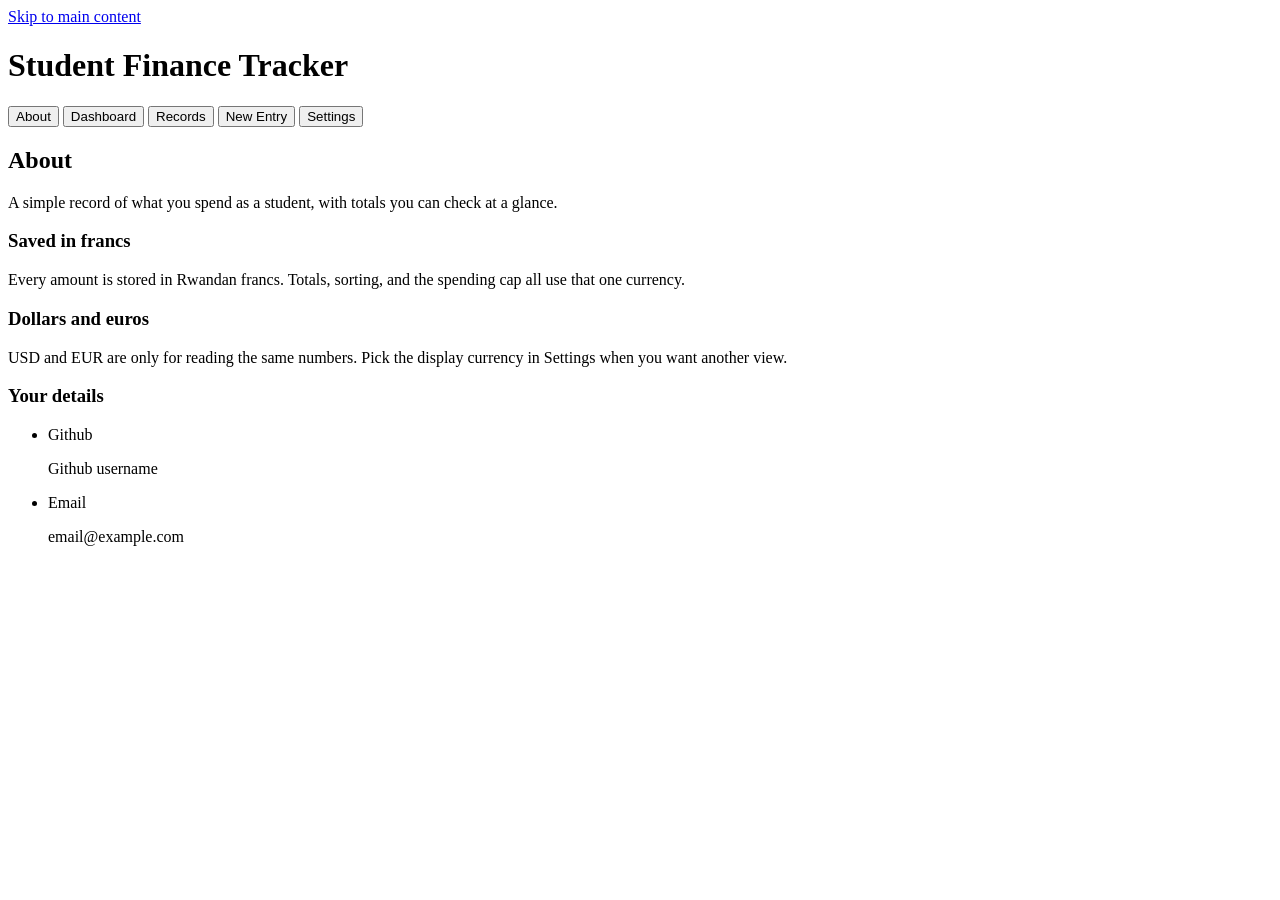
==== index.html @ 21c83399 "html" ====
<!DOCTYPE html>
<html lang="en">
<head>
    <meta charset="UTF-8">
    <meta name="viewport" content="width=device-width, initial-scale=1.0">
    <title>Student Finance Tracker</title>
    <link rel="stylesheet" href="style.css/main.css">
</head>
<body>
    <a class="skip-link" href="#main">Skip to main content</a>

    <header class="site-header">
        <div class="topbar">
        <h1>Student Finance Tracker</h1>
        <nav aria-label="Sections">
            <button type="button" data-section="about" aria-controls="about" aria-current="page">About</button>
            <button type="button" data-section="dashboard" aria-controls="dashboard">Dashboard</button>
            <button type="button" data-section="records" aria-controls="records">Records</button>
            <button type="button" data-section="add-edit" aria-controls="add-edit">New Entry</button>
            <button type="button" data-section="settings" aria-controls="settings">Settings</button>
        </nav>
        </div>

    </header>

    <div class="page">
        <main id="main" tabindex="-1">
            <section id="about" aria-labelledby="about-heading">
                <h2 id="about-heading" tabindex="-1">About</h2>
                <p class="lead">A simple record of what you spend as a student, with totals you can check at a glance.</p>

                <div class="about-grid">
                    <article class="about-card">
                        <h3>Saved in francs</h3>
                        <p>Every amount is stored in Rwandan francs. Totals, sorting, and the spending cap all use that one currency.</p>
                    </article>

                    <article class="about-card">
                        <h3>Dollars and euros</h3>
                        <p>USD and EUR are only for reading the same numbers. Pick the display currency in Settings when you want another view.</p>
                    </article>
                </div>

                <h3 class="about-label">Your details</h3>
                <ul class="contact-cards">
                    <li>
                        <p class="label">Github</p>
                        <p>Github username</p>
                    </li>
                    <li>
                        <p class="label">Email</p>
                        <p>email@example.com</p>
                    </li>
                </ul>
            </section>

            <section id="dashboard" aria-labelledby="dashboard-heading" hidden>
                <h2 id="dashboard-heading" tabindex="-1">Dashboard</h2>

                <div class="dashboard-layout">
                    <div class="stats">
                        <article class="stat-card">
                            <h3>Transactions</h3>
                            <p id="stat-count" class="stat-value">12</p>
                        </article>

                        <article class="stat-card">
                            <h3>Total spent </h3>
                            <p id="stat-total" class="stat-value">240,000 FRW</p>
                        </article>

                        <article class="stat-card">
                            <h3>Top category</h3>
                            <p id="stat-top" class="stat-value">Food</p>
                        </article>
                    </div>

                    <figure class="chart-card">
                        <figcaption>Last 7 days</figcaption>
                        <ol class="chart" aria-label="Spending chart for today and the last 6 days">
                            <li>
                                <div class="bar-track">
                                    <div class="bar" style="--fill: 0.35">
                                        <span class="visually-hidden">Oct 8, 18,000 FRW</span>
                                    </div>
                                </div>

                                <span class="bar-label">8</span>
                            </li>

                            <li>
                                <div class="bar-track">
                                    <div class="bar" style="--fill: 0.55">
                                        <span class="visually-hidden">Oct 9, 28,000 FRW</span>
                                    </div>
                                </div>

                                <span class="bar-label">9</span>
                            </li>

                            <li>
                                <div class="bar-track">
                                    <div class="bar" style="--fill: 0.2">
                                        <span class="visually-hidden">Oct 10, 10,000 FRW</span>
                                    </div>
                                </div>

                                <span class="bar-label">10</span>
                            
                            </li>    

                            <li>
                                <div class="bar-track">
                                    <div class="bar" style="--fill: 0.8">
                                        <span class="visually-hidden">Oct 11, 42,000 FRW</span>
                                    </div>
                                </div>

                                <span class="bar-label">11</span>

                            </li>


                            <li>
                                <div class="bar-track">
                                    <div class="bar" style="--fill: 0.45">
                                        <span class="visually-hidden">Oct 12, 24,000 FRW</span>
                                    </div>
                                </div>

                                <span class="bar-label">12</span>

                            </li>

                            <li>
                                <div class="bar-track">
                                    <div class="bar" style="--fill: 0.15">
                                        <span class="visually-hidden">Oct 13, 8,000 FRW</span>
                                    </div>
                                </div>

                                <span class="bar-label">13</span>

                            </li>

                            <li>
                                <div class="bar-track">
                                    <div class="bar" style="--fill: 0.62">
                                        <span class="visually-hidden">Oct 14, 32,000 FRW</span>
                                    </div>
                                </div>

                                <span class="bar-label">14</span>

                            </li>
                        </ol>
                            
                    </figure>
                </div>

                <div class="cap-box">
                    <h3>Spending cap</h3>
                    <p id="cap-polite" role="status" aria-live="polite">You are under the cap. 251,500 FRW remaining.</p>
                    <p id="cap-assertive" role="alert" aria-live="assertive"></p>
                </div>
                
            </section>
            
            <section id="records" aria-labelledby="records-heading" hidden>
                <h2 id="records-heading" tabindex="-1">Records</h2>

                <div class="search-panel" role="search">
                    <label for="record-search">Search descriptions</label>
                    <input id="record-search" type="search" name="record-search" autocomplete="off" aria-describedby="search-error">
                    <label class="check-label" for="search-ignore-case">
                        <input id="search-ignore-case" type="checkbox" name="search-ignore-case">
                        Ignore case
                    </label>

                    <p id="search-error" class="field-message" role="status"></p>
                    <div class="button-row" role="group" aria-label="Example patterns">
                        <button type="button" data-sort="date">Sort by date</button>
                        <button type="button" data-sort="amount">Sort by amount</button>
                        <button type="button" data-sort="category">Sort by category</button>
                    </div>
                </div>

                

                




                
        

            
        </main>
    </div>


    
</body>
</html>
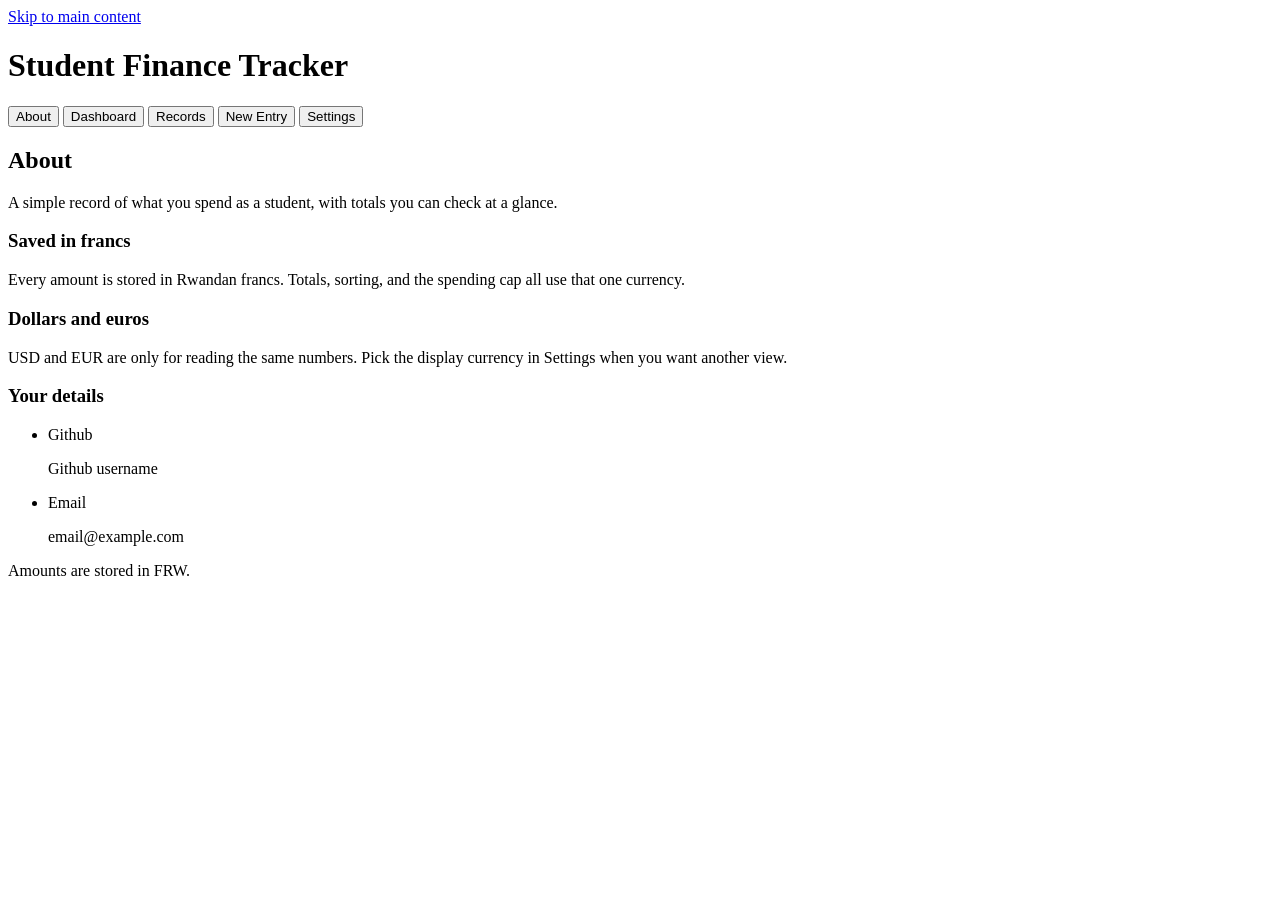
==== commit 10a03902: "updated html" ====
--- a/index.html
+++ b/index.html
@@ -179,25 +179,242 @@
 
                     <p id="search-error" class="field-message" role="status"></p>
                     <div class="button-row" role="group" aria-label="Example patterns">
-                        <button type="button" data-sort="date">Sort by date</button>
-                        <button type="button" data-sort="amount">Sort by amount</button>
-                        <button type="button" data-sort="category">Sort by category</button>
+                        <button type="button" data-pattern="/\.\d{2}\b/">Cents</button>
+                        <button type="button" data-pattern="/(coffee|tea)/i">Drinks</button>
+                        <button type="button" data-pattern="/\b(\w+)\s+\1\b/">Repeated word</button>
                     </div>
                 </div>
 
-                
-
-                
-
-
-
-
-                
-        
-
+                <div class="button-row" role="group" aria-label="Sort records">
+                    <button type="button" id="sort-date" aria-pressed="true">Date</button>
+                    <button type="button" id="sort-description" aria-pressed="false">Description</button>
+                    <button type="button" id="sort-amount" aria-pressed="false">Amount</button>
+                </div>
+
+                <p id="records-empty" hidden>No transactions match your search criteria.</p>
+
+                <ul class="record-cards">
+                    <li class="record-card">
+                        <h3>Lunch at caffeteria</h3>
+                        <p><span class="label">Amount</span>3,500 FRW</p>
+                        <p><span class="label">Category</span>Food</p>
+                        <p><span class="label">Date</span> <time datetime="2026-10-16">2026-10-16</time></p>
+                        <div class="button-row">
+                            <button type="button" aria-label="Edit Lunch at caffeteria">Edit</button>
+                            <button type="button" aria-label="Delete Lunch at caffeteria">Delete</button>
+                        </div>
+                    </li>
+
+                    <li class="record-card">
+                        <h3>Tea at the library</h3>
+                        <p><span class="label">Amount</span> 800 FRW</p>
+                        <p><span class="label">Category</span> Food</p>
+                        <p><span class="label">Date</span> <time datetime="2026-10-17">2026-10-17</time></p>
+                        <div class="button-row">
+                            <button type="button" aria-label="Edit Tea at the library">Edit</button>
+                            <button type="button" aria-label="Delete Tea at the library">Delete</button>
+                        </div>
+                    </li>
+                </ul>
             
+                <table class="record-table">
+                    <caption>Saved transactions</caption>
+                    <thead>
+                        <tr>
+                            <th scope="col">Description</th>
+                            <th scope="col">Amount</th>
+                            <th scope="col">Category</th>
+                            <th scope="col">Date</th>
+                            <th scope="col">Actions</th>
+                        </tr>
+                    </thead>
+
+                    <tbody>
+                        <tr>
+                            <td>Lunch at caffeteria</td>
+                            <td>3,500 FRW</td>
+                            <td>Food</td>
+                            <td><time datetime="2026-10-16">2026-10-16</time></td>
+                            <td>
+                                <div class="button-row">
+                                    <button type="button" aria-label="Edit Lunch at caffeteria">Edit</button>
+                                    <button type="button" aria-label="Delete Lunch at caffeteria">Delete</button>
+                                </div>
+                            </td>
+                        </tr>
+
+                        <tr>
+                            <td>Coffee with friends</td>
+                            <td>1,500 FRW</td>
+                            <td>Food</td>
+                            <td><time datetime="2026-10-16">2026-10-16</time></td>
+                            <td>
+                                <div class="button-row">
+                                    <button type="button" aria-label="Edit Coffee with friends">Edit</button>
+                                    <button type="button" aria-label="Delete Coffee with friends">Delete</button>
+                                </div>
+                            </td>
+                        </tr>
+
+                        <tr>
+                            <td>Tea at the library</td>
+                            <td>800 FRW</td>
+                            <td>Food</td>
+                            <td><time datetime="2026-10-17">2026-10-17</time></td>
+                            <td>
+                                <div class="button-row">
+                                    <button type="button" aria-label="Edit Tea at the library">Edit</button>
+                                    <button type="button" aria-label="Delete Tea at the library">Delete</button>
+                                </div>
+                            </td>
+                        </tr>
+
+                    </tbody>
+                </table>
+            </section>
+
+            <section id="add-edit" aria-labelledby="add-edit-heading" hidden>
+                <h2 id="add-edit-heading" tabindex="-1">New Entry</h2>
+                <p class="hint">This form adds a transaction. Editing fills the same fields and the button label changes to Update</p>
+
+                <form id="record-form">
+                    <div class="field">
+                        <label for="description">Description</label>
+                        <input id="description" type="text" name="description" autocomplete="off" aria-describedby="description-error" aria-invalid="false" required>
+                        <p id="description-error" class="field-error"></p>
+                    </div>
+
+                    <div class="field">
+                        <label for="amount">Amount (FRW)</label>
+                        <input id="amount" type="number" name="amount" inputmode="decimal" autocomplete="off" aria-describedby="amount-hint amount-error" aria-invalid="false" required>
+                        <p id="amount-hint" class="field-hint">Use a number such as 3500. Do not start with a zero unless the amount is 0.</p>
+                        <p id="amount-error" class="field-error"></p>
+                    </div>
+
+                    <div class="field">
+                        <label for="date">Date</label>
+                        <input id="date" type="date" name="date" inputmode="numeric" placeholder="YYYY-MM-DD" autocomplete="off" aria-invalid="false" aria-describedby="date-error date-hint" required>
+                        <p id="date-hint" class="field-hint">Enter the date in YYYY-MM-DD format</p>
+                        <p id="date-error" class="field-error"></p>
+                    </div>
+
+                    <div class="field">
+                        <label for="category">Category</label>
+                        <select id="category" name="category" aria-invalid="false" aria-describedby="category-error" required>
+                            <option value="">Choose a category</option>
+                            <option value="Food">Food</option>
+                            <option value="Books">Books</option>
+                            <option value="Transport">Transport</option>
+                            <option value="Entertainment">Entertainment</option>
+                            <option value="Fees">Fees</option>
+                            <option value="Other">Other</option>
+                        </select>
+                        <p id="category-error" class="field-error"></p>
+                    </div>
+
+                    <div class="button-row">
+                        <button type="submit" id="record-submit">Add Transaction</button>
+                        <button type="button" id="record-cancel">Cancel</button>
+                    </div>
+                </form>
+            </section>
+
+            <section id="settings" aria-labelledby="settings-heading" hidden>
+                <h2 id="settings-heading" tabindex="-1">Settings</h2>
+
+                <form id="settings-form">
+                    <div class="field">
+                        <label for="spending-cap">Spending cap (FRW)</label>
+                        <input id="spending-cap" type="number" name="spending-cap" inputmode="decimal" value="500000" autocomplete="off">
+                    </div>
+
+                    <fieldset>
+                        <legend>Exchange rates</legend>
+                        <p class="hint">FRW stays at 1. USD and EUR are how many of that currency equal 1 FRW.</p>
+                        <div class="rate-grid">
+
+                        <div class="field">
+                            <label for="rate-frw">FRW</label>
+                            <input id="rate-frw" type="number" name="rate-frw" value="1" readonly>
+                        </div>
+                        <div class="field">
+                            <label for="rate-usd">USD</label>
+                            <input id="rate-usd" type="number" name="rate-usd" inputmode="decimal" value="0.00069" autocomplete="off">
+                        </div>
+                        <div class="field">
+                            <label for="rate-eur">EUR</label>
+                            <input id="rate-eur" type="number" name="rate-eur" inputmode="decimal" value="0.00064" autocomplete="off">
+                        </div>
+
+                        </div>
+                    </fieldset>
+
+                    <div class="field"> 
+                        <label for="display-currency">Display currency</label>
+                        <select id="display-currency" name="display-currency">
+                            <option value="FRW" selected>FRW</option>
+                            <option value="USD">USD</option>
+                            <option value="EUR">EUR</option>
+                        </select>
+                    </div>
+
+                    <fieldset>
+                        <legend>Categories</legend>
+                        <ul id="category-list" class="category-list">
+                            <li>
+                                <span>Food</span>
+                                <button type="button">Remove Food</button>
+                            </li>
+                            <li>
+                                <span>Books</span>
+                                <button type="button">Remove Books</button>
+                            </li>
+                            <li>
+                                <span>Transport</span>
+                                <button type="button">Remove Transport</button>
+                            </li>
+                            <li>
+                                <span>Entertainment</span>
+                                <button type="button">Remove Entertainment</button>
+                            </li>
+                            <li>
+                                <span>Fees</span>
+                                <button type="button">Remove Fees</button>
+                            </li>
+                            <li>
+                                <span>Other</span>
+                                <button type="button">Remove Other</button>
+                            </li>
+                        </ul>
+                        <div class="field">
+                            <label for="new-category">New category</label>
+                            <input id="new-category" type="text" name="new-category" autocomplete="off" aria-describedby="new-category-error" aria-invalid="false">
+                            <p id="new-category-error" class="field-error"></p>
+                        </div>
+                        <button type="button" id="add-category">Add</button>
+                    </fieldset>
+
+                    <fieldset>
+                        <legend>Backup</legend>
+                        <div class="field">
+                            <label for="import-file">Import JSON</label>
+                            <input id="import-file" type="file" name="import-file" accept="application/json,.json">
+                        </div>
+                        <button type="button" id="export-records">Export</button>
+                    </fieldset>
+
+                    <button type="submit" id="save-settings">Save Settings</button>
+                </form>
+            </section>
         </main>
     </div>
+
+    <footer class="site-footer">
+        <p>Amounts are stored in FRW.</p>
+        <p id="status" class="status" role="status" aria-live="polite"></p>
+    </footer>
+
+    
 
 
     
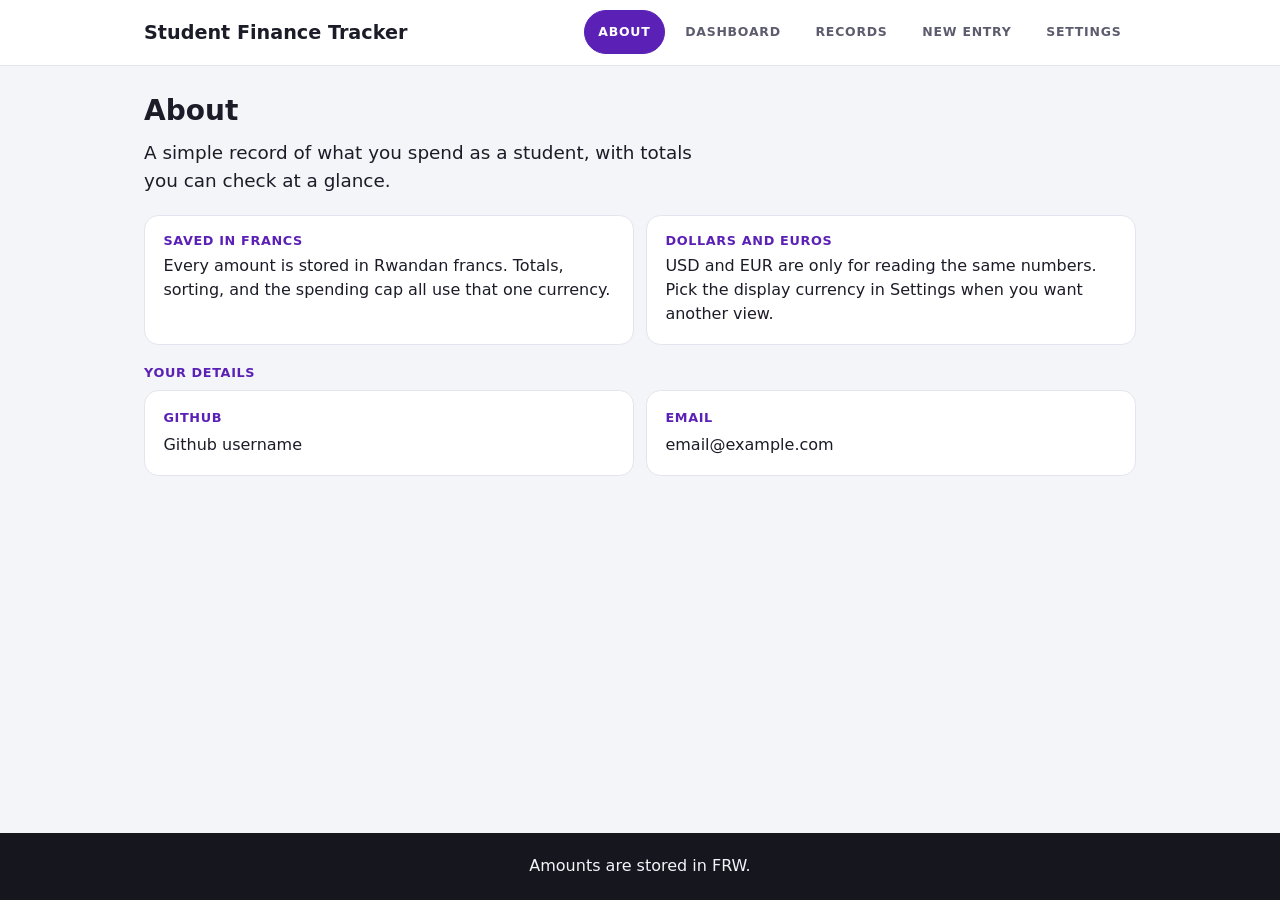
==== commit 6685b7fb: "styling and responsiveness" ====
--- a/index.html
+++ b/index.html
@@ -4,7 +4,7 @@
     <meta charset="UTF-8">
     <meta name="viewport" content="width=device-width, initial-scale=1.0">
     <title>Student Finance Tracker</title>
-    <link rel="stylesheet" href="style.css/main.css">
+    <link rel="stylesheet" href="styles/main.css">
 </head>
 <body>
     <a class="skip-link" href="#main">Skip to main content</a>
@@ -414,9 +414,7 @@
         <p id="status" class="status" role="status" aria-live="polite"></p>
     </footer>
 
-    
-
-
+    <script type="module" src="scripts/app.js"></script>
     
 </body>
 </html>
--- a/styles/main.css
+++ b/styles/main.css
@@ -0,0 +1,497 @@
+
+:root {
+  --ink: #1c1c28;
+  --muted: #5c5c6e;
+  --paper: #f4f5f8;
+  --card: #ffffff;
+  --line: #e4e4ee;
+  --accent: #5b21b6;
+  --accent-ink: #ffffff;
+  --danger: #9f1239;
+  --focus: #1e3a8a;
+  --mark: #fde68a;
+  --tap: 44px;
+}
+
+*,
+*::before,
+*::after {
+  box-sizing: border-box;
+}
+
+[hidden] {
+  display: none !important;
+}
+
+body {
+  min-height: 100vh;
+  margin: 0;
+  display: flex;
+  flex-direction: column;
+  font-family: system-ui, "Segoe UI", sans-serif;
+  font-size: 1rem;
+  color: var(--ink);
+  background: var(--paper);
+  line-height: 1.5;
+}
+
+h1,
+h2,
+h3 {
+  margin: 0 0 0.75rem;
+  line-height: 1.2;
+}
+
+h2 {
+  font-size: 1.75rem;
+}
+
+p{
+    margin: 0 0 0.75rem;
+}
+
+.skip-link {
+    position: absolute;
+    top: 0.75rem;
+    left: 0.75rem;
+    z-index: 3;
+    padding: 0.55rem 0.8rem;
+    background: var(--accent);
+    color: var(--accent-ink);
+    text-decoration: none;
+    border-radius: 999px;
+    transform: translateY(-200%);
+}
+
+.skip-link:focus {
+    transform: none;
+}
+
+.visually-hidden {
+    position: absolute;
+    width: 1px;
+    height: 1px;
+    padding: 0;
+    margin: -1px;
+    overflow: hidden;
+    clip: rect(0, 0, 0, 0);
+    white-space: nowrap;
+    border: 0;
+}
+
+.site-header {
+    position: sticky;
+    top: 0;
+    z-index: 2;
+    background: var(--card);
+    border-bottom: 1px solid var(--line);
+}
+
+.topbar{
+    display: flex;
+    flex-wrap: wrap;
+    align-items: center;
+    justify-content: space-between;
+    gap: 0.5rem 1rem;
+    max-width: 64rem;
+    margin: 0 auto;
+    padding: 0.65rem 1rem;
+}
+
+.topbar h1{
+    margin: 0;
+    font-size: 1.2rem;
+}
+
+.page {
+    flex: 1 0 auto;
+    width: 100%;
+    max-width: 64rem;
+    margin: 0 auto;
+    padding: 0.25rem 1rem 2.5rem;
+
+}
+
+section{
+    padding-top: 1.5rem;
+}
+
+.lead {
+    max-width: 36rem;
+    margin-bottom: 1.25rem;
+    font-size: 1.15rem;
+}
+
+.about-grid,
+.contact-cards {
+    display: grid;
+    gap: 0.75rem;
+}
+
+.about-card,
+.contact-cards li{
+    margin: 0;
+    padding: 1.1rem 1.15rem;
+    background: var(--card);
+    border: 1px solid var(--line);
+    border-radius: 0.9rem;
+}
+
+.about-card h3,
+.about-label,
+.contact-cards .label{
+    margin: 0 0 0.35rem;
+    color: var(--accent);
+    font-size: 0.8rem;
+    font-weight: 700;
+    letter-spacing: 0.05em;
+    text-transform: uppercase;
+}
+
+.about-card p:last-child,
+.contact-cards p:last-child {
+    margin: 0;
+}
+
+.about-label{
+    margin: 1.25rem 0 0.6rem;
+}
+
+.contact-cards{
+    margin: 0 0 0.85rem;
+    padding: 0;
+    list-style: none;
+}
+
+nav,
+.button-row{
+    display: flex;
+    flex-wrap: wrap;
+    gap: 0.35rem;
+}
+
+button,
+input,
+select {
+    font: inherit;
+    color: var(--ink);
+}
+
+
+button{
+    min-height: var(--tap);
+    padding: 0.45rem 0.85rem;
+    border: 1px solid var(--line);
+    border-radius: 999px;
+    background: var(--card);
+    cursor: pointer;
+    transition: background-color 0.2s ease,color 0.2s ease;
+}
+
+nav button{
+    border-color: transparent;
+    background: transparent;
+    color: var(--muted);
+    font-size: 0.78rem;
+    font-weight: 700;
+    letter-spacing: 0.06em;
+    text-transform: uppercase;
+}
+
+nav button[aria-current="page"],
+button[type="submit"] {
+    background: var(--accent);
+    border-color: var(--accent);
+    color: var(--accent-ink);
+}
+
+input,
+select {
+    width: 100%;
+    min-height: var(--tap);
+    padding: 0.5rem 0.75rem;
+    border: 1px solid #cfcfda;
+    border-radius: 0.6rem;
+    background: var(--card);
+
+}
+
+input[readonly] {
+    background: var(--paper);
+}
+
+.hint,
+.field-error {
+    margin: 0.35rem 0 0;
+    color: var(--muted);
+    font-size: 0.95rem;
+}
+
+.field-error{
+    color: var(--danger);
+    min-height: 1.2rem;
+}
+
+.field-error:empty {
+    min-height: 0;
+}
+
+.field {
+    margin-bottom: 1rem;
+}
+
+label {
+    display: block;
+    margin-bottom: 0.35rem;
+    font-weight: 650;
+}
+
+.check-label {
+    display: flex;
+    align-items: center;
+    gap: 0.6rem;
+    min-height: var(--tap);
+    font-weight: 650;
+}
+
+.check-label input {
+    width: 1.25rem;
+    height: 1.25rem;
+    min-height: 0;
+}
+
+.button-row{
+    margin: 0.75rem 0;
+}
+
+.dashboard-layout,
+.stats {
+    display: grid;
+    gap: 0.75rem;
+}
+
+.stat-card,
+.chart-card,
+.record-card,
+.cap-box,
+fieldset {
+    background: var(--card);
+    border: 1px solid var(--line);
+    border-radius: 0.9rem;
+    padding: 1rem;
+}
+
+.stat-card h3,
+.chart-card figcaption,
+.cap-box h3 {
+    margin: 0 0 0.35rem;
+    color: var(--muted);
+    font-size: 0.85rem;
+    font-weight: 650;
+    letter-spacing: 0.04rem;
+    text-transform: uppercase;
+}
+
+.stat-value {
+    margin: 0;
+    font-size: 1.7rem;
+    font-weight: 750;
+}
+
+.chart-card {
+    margin: 0;
+}
+
+.chart{
+    display: flex;
+    align-items: stretch;
+    gap: 0.4rem;
+    height: 11rem;
+    margin: 0.5rem 0 0;
+    padding: 0;
+    list-style: none;
+}
+
+.chart li {
+    flex: 1;
+    display: flex;
+    flex-direction: column;
+    align-items: center;
+    min-width: 0;
+    gap: 0.35rem;
+}
+
+.bar-track {
+    flex: 1;
+    display: flex;
+    align-items: flex-end;
+    justify-content: center;
+    width: 100%;
+}
+
+.bar {
+    width: 100%;
+    max-width: 2.75rem;
+    height: calc(var(--fill) * 100%);
+    background: var(--accent);
+    border-radius: 0.4rem 0.4rem 0 0;
+    transform: scaleY(0);
+    transform-origin: bottom center;
+    transition: transform 0.45s ease;
+}
+
+#dashboard:not([hidden]) .bar {
+    transform: scaleY(1);
+}
+
+.bar-label {
+    font-size: 0.8rem;
+    color: var(--muted);
+}
+
+#cap-assertive:empty,
+.status:empty {
+    display: none;
+}
+
+.record-cards {
+    display: grid;
+    gap: 0.75rem;
+    margin: 0;
+    padding: 0;
+    list-style: none;
+}
+
+.record-card h3{
+    margin-bottom: 0.4rem;
+}
+
+.record-card .label {
+    font-weight: 700;
+}
+
+.record-table {
+    display: none;
+    width: 100%;
+    border-collapse: collapse;
+    background: var(--card);
+    border: 1px solid var(--line);
+    border-radius: 0.9rem;
+    overflow: hidden;
+}
+
+.record-table caption {
+    text-align: left;
+    font-weight: 700;
+    margin-bottom: 0.5rem;
+}
+
+.record-table th,
+.record-table td {
+    text-align: left;
+    padding: 0.75rem 0.7rem;
+    border-bottom: 1px solid var(--line);
+    vertical-align: middle;
+}
+
+.record-table th{
+    color: var(--muted);
+    font-size: 0.8rem;
+    letter-spacing: 0.04em;
+    text-transform: uppercase;
+}
+
+.record-table td:nth-child(2),
+.record-table td:nth-child(4) {
+    white-space: nowrap;
+}
+
+mark {
+    background: var(--mark);
+    color: var(--ink);
+}
+
+fieldset {
+    margin: 0 0 1rem;
+}
+
+legend{
+    padding: 0 0.35rem;
+    font-weight: 700;
+}
+
+.category-list {
+    list-style: none;
+    margin: 0 0 1rem;
+    padding: 0;
+}
+
+.category-list li {
+    display: flex;
+    justify-content: space-between;
+    align-items: center;
+    gap: 0.75rem;
+    padding: 0.35rem 0;
+    border-bottom: 1px solid var(--line);
+}
+
+.site-footer {
+    margin-top: auto;
+    width: 100%;
+    background: #16161f;
+    color: #f4f4f8;
+    text-align: center;
+    padding: 1.35rem 1rem;
+}
+
+.site-footer p{
+    margin: 0;
+}
+
+
+@media (min-width: 768px) {
+    .dashboard-layout {
+        grid-template-columns: 1fr 1fr;
+        align-items: start;
+    }
+
+    .record-cards{
+        display: none;
+    }
+
+    .record-table{
+        display: table;
+    }
+
+    .rate-grid{
+        display: grid;
+        grid-template-columns: repeat(3, 1fr);
+        gap: 0.75rem;
+    }
+
+    nav {
+        flex-wrap: nowrap;
+    }
+
+    .about-grid,
+    .contact-cards {
+        grid-template-columns: 1fr 1fr;
+    }
+}
+
+@media (min-width: 1024px) {
+    .stats{
+        grid-column: 1 / -1;
+        grid-template-columns: repeat(3, 1fr);
+    }
+
+    .chart-card {
+        grid-column: 1 / -1;
+    }
+
+    #record-form,
+    #settings-form {
+        max-width: 40rem;
+    }
+}
+
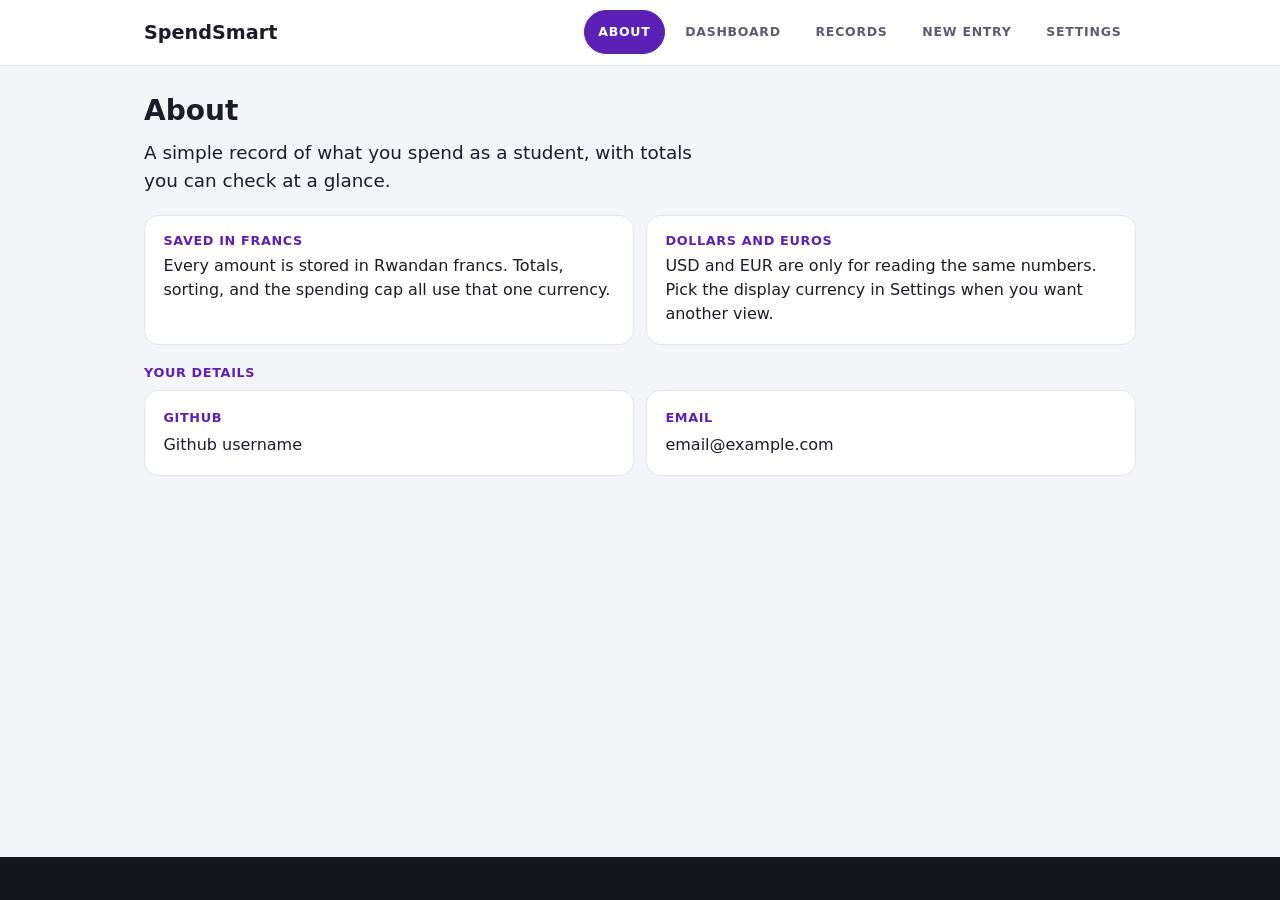
==== commit b5bd9b28: "Fix some bug issues" ====
--- a/index.html
+++ b/index.html
@@ -3,7 +3,7 @@
 <head>
     <meta charset="UTF-8">
     <meta name="viewport" content="width=device-width, initial-scale=1.0">
-    <title>Student Finance Tracker</title>
+    <title>SpendSmart</title>
     <link rel="stylesheet" href="styles/main.css">
 </head>
 <body>
@@ -11,7 +11,7 @@
 
     <header class="site-header">
         <div class="topbar">
-        <h1>Student Finance Tracker</h1>
+        <h1>SpendSmart</h1>
         <nav aria-label="Sections">
             <button type="button" data-section="about" aria-controls="about" aria-current="page">About</button>
             <button type="button" data-section="dashboard" aria-controls="dashboard">Dashboard</button>
@@ -61,98 +61,23 @@
                     <div class="stats">
                         <article class="stat-card">
                             <h3>Transactions</h3>
-                            <p id="stat-count" class="stat-value">12</p>
+                            <p id="stat-count" class="stat-value">0</p>
                         </article>
 
                         <article class="stat-card">
                             <h3>Total spent </h3>
-                            <p id="stat-total" class="stat-value">240,000 FRW</p>
+                            <p id="stat-total" class="stat-value">0 FRW</p>
                         </article>
 
                         <article class="stat-card">
                             <h3>Top category</h3>
-                            <p id="stat-top" class="stat-value">Food</p>
+                            <p id="stat-top" class="stat-value">None</p>
                         </article>
                     </div>
 
                     <figure class="chart-card">
                         <figcaption>Last 7 days</figcaption>
                         <ol class="chart" aria-label="Spending chart for today and the last 6 days">
-                            <li>
-                                <div class="bar-track">
-                                    <div class="bar" style="--fill: 0.35">
-                                        <span class="visually-hidden">Oct 8, 18,000 FRW</span>
-                                    </div>
-                                </div>
-
-                                <span class="bar-label">8</span>
-                            </li>
-
-                            <li>
-                                <div class="bar-track">
-                                    <div class="bar" style="--fill: 0.55">
-                                        <span class="visually-hidden">Oct 9, 28,000 FRW</span>
-                                    </div>
-                                </div>
-
-                                <span class="bar-label">9</span>
-                            </li>
-
-                            <li>
-                                <div class="bar-track">
-                                    <div class="bar" style="--fill: 0.2">
-                                        <span class="visually-hidden">Oct 10, 10,000 FRW</span>
-                                    </div>
-                                </div>
-
-                                <span class="bar-label">10</span>
-                            
-                            </li>    
-
-                            <li>
-                                <div class="bar-track">
-                                    <div class="bar" style="--fill: 0.8">
-                                        <span class="visually-hidden">Oct 11, 42,000 FRW</span>
-                                    </div>
-                                </div>
-
-                                <span class="bar-label">11</span>
-
-                            </li>
-
-
-                            <li>
-                                <div class="bar-track">
-                                    <div class="bar" style="--fill: 0.45">
-                                        <span class="visually-hidden">Oct 12, 24,000 FRW</span>
-                                    </div>
-                                </div>
-
-                                <span class="bar-label">12</span>
-
-                            </li>
-
-                            <li>
-                                <div class="bar-track">
-                                    <div class="bar" style="--fill: 0.15">
-                                        <span class="visually-hidden">Oct 13, 8,000 FRW</span>
-                                    </div>
-                                </div>
-
-                                <span class="bar-label">13</span>
-
-                            </li>
-
-                            <li>
-                                <div class="bar-track">
-                                    <div class="bar" style="--fill: 0.62">
-                                        <span class="visually-hidden">Oct 14, 32,000 FRW</span>
-                                    </div>
-                                </div>
-
-                                <span class="bar-label">14</span>
-
-                            </li>
                         </ol>
                             
                     </figure>
@@ -160,7 +85,7 @@
 
                 <div class="cap-box">
                     <h3>Spending cap</h3>
-                    <p id="cap-polite" role="status" aria-live="polite">You are under the cap. 251,500 FRW remaining.</p>
+                    <p id="cap-polite" role="status" aria-live="polite"></p>
                     <p id="cap-assertive" role="alert" aria-live="assertive"></p>
                 </div>
                 
@@ -177,12 +102,7 @@
                         Ignore case
                     </label>
 
-                    <p id="search-error" class="field-message" role="status"></p>
-                    <div class="button-row" role="group" aria-label="Example patterns">
-                        <button type="button" data-pattern="/\.\d{2}\b/">Cents</button>
-                        <button type="button" data-pattern="/(coffee|tea)/i">Drinks</button>
-                        <button type="button" data-pattern="/\b(\w+)\s+\1\b/">Repeated word</button>
-                    </div>
+                    <p id="search-error" class="field-error" role="status"></p>
                 </div>
 
                 <div class="button-row" role="group" aria-label="Sort records">
@@ -191,30 +111,9 @@
                     <button type="button" id="sort-amount" aria-pressed="false">Amount</button>
                 </div>
 
-                <p id="records-empty" hidden>No transactions match your search criteria.</p>
-
-                <ul class="record-cards">
-                    <li class="record-card">
-                        <h3>Lunch at caffeteria</h3>
-                        <p><span class="label">Amount</span>3,500 FRW</p>
-                        <p><span class="label">Category</span>Food</p>
-                        <p><span class="label">Date</span> <time datetime="2026-10-16">2026-10-16</time></p>
-                        <div class="button-row">
-                            <button type="button" aria-label="Edit Lunch at caffeteria">Edit</button>
-                            <button type="button" aria-label="Delete Lunch at caffeteria">Delete</button>
-                        </div>
-                    </li>
-
-                    <li class="record-card">
-                        <h3>Tea at the library</h3>
-                        <p><span class="label">Amount</span> 800 FRW</p>
-                        <p><span class="label">Category</span> Food</p>
-                        <p><span class="label">Date</span> <time datetime="2026-10-17">2026-10-17</time></p>
-                        <div class="button-row">
-                            <button type="button" aria-label="Edit Tea at the library">Edit</button>
-                            <button type="button" aria-label="Delete Tea at the library">Delete</button>
-                        </div>
-                    </li>
+                <p id="records-empty" role="status" hidden>No transactions to show.</p>
+
+                <ul id="record-cards" class="record-cards">
                 </ul>
             
                 <table class="record-table">
@@ -229,45 +128,7 @@
                         </tr>
                     </thead>
 
-                    <tbody>
-                        <tr>
-                            <td>Lunch at caffeteria</td>
-                            <td>3,500 FRW</td>
-                            <td>Food</td>
-                            <td><time datetime="2026-10-16">2026-10-16</time></td>
-                            <td>
-                                <div class="button-row">
-                                    <button type="button" aria-label="Edit Lunch at caffeteria">Edit</button>
-                                    <button type="button" aria-label="Delete Lunch at caffeteria">Delete</button>
-                                </div>
-                            </td>
-                        </tr>
-
-                        <tr>
-                            <td>Coffee with friends</td>
-                            <td>1,500 FRW</td>
-                            <td>Food</td>
-                            <td><time datetime="2026-10-16">2026-10-16</time></td>
-                            <td>
-                                <div class="button-row">
-                                    <button type="button" aria-label="Edit Coffee with friends">Edit</button>
-                                    <button type="button" aria-label="Delete Coffee with friends">Delete</button>
-                                </div>
-                            </td>
-                        </tr>
-
-                        <tr>
-                            <td>Tea at the library</td>
-                            <td>800 FRW</td>
-                            <td>Food</td>
-                            <td><time datetime="2026-10-17">2026-10-17</time></td>
-                            <td>
-                                <div class="button-row">
-                                    <button type="button" aria-label="Edit Tea at the library">Edit</button>
-                                    <button type="button" aria-label="Delete Tea at the library">Delete</button>
-                                </div>
-                            </td>
-                        </tr>
+                    <tbody id="record-rows">
 
                     </tbody>
                 </table>
@@ -286,15 +147,15 @@
 
                     <div class="field">
                         <label for="amount">Amount (FRW)</label>
-                        <input id="amount" type="number" name="amount" inputmode="decimal" autocomplete="off" aria-describedby="amount-hint amount-error" aria-invalid="false" required>
-                        <p id="amount-hint" class="field-hint">Use a number such as 3500. Do not start with a zero unless the amount is 0.</p>
+                        <input id="amount" type="text" name="amount" inputmode="decimal" autocomplete="off" aria-describedby="amount-hint amount-error" aria-invalid="false" required>
+                        <p id="amount-hint" class="hint">Use a number such as 3500. Do not start with a zero unless the amount is 0.</p>
                         <p id="amount-error" class="field-error"></p>
                     </div>
 
                     <div class="field">
                         <label for="date">Date</label>
-                        <input id="date" type="date" name="date" inputmode="numeric" placeholder="YYYY-MM-DD" autocomplete="off" aria-invalid="false" aria-describedby="date-error date-hint" required>
-                        <p id="date-hint" class="field-hint">Enter the date in YYYY-MM-DD format</p>
+                        <input id="date" type="text" name="date" inputmode="numeric" placeholder="YYYY-MM-DD" autocomplete="off" aria-invalid="false" aria-describedby="date-error date-hint" required>
+                        <p id="date-hint" class="hint">Enter the date in YYYY-MM-DD format</p>
                         <p id="date-error" class="field-error"></p>
                     </div>
 
@@ -314,7 +175,7 @@
 
                     <div class="button-row">
                         <button type="submit" id="record-submit">Add Transaction</button>
-                        <button type="button" id="record-cancel">Cancel</button>
+                        <button type="button" id="record-cancel" hidden>Cancel</button>
                     </div>
                 </form>
             </section>
@@ -325,7 +186,8 @@
                 <form id="settings-form">
                     <div class="field">
                         <label for="spending-cap">Spending cap (FRW)</label>
-                        <input id="spending-cap" type="number" name="spending-cap" inputmode="decimal" value="500000" autocomplete="off">
+                        <input id="spending-cap" type="text" name="spending-cap" inputmode="decimal" value="500000" autocomplete="off" aria-describedby="spending-cap-erorr" aria-invalid="false">
+                        <p id="spending-cap-error" class="field-error"></p>
                     </div>
 
                     <fieldset>
@@ -335,15 +197,17 @@
 
                         <div class="field">
                             <label for="rate-frw">FRW</label>
-                            <input id="rate-frw" type="number" name="rate-frw" value="1" readonly>
+                            <input id="rate-frw" type="text" name="rate-frw" value="1" readonly>
                         </div>
                         <div class="field">
                             <label for="rate-usd">USD</label>
-                            <input id="rate-usd" type="number" name="rate-usd" inputmode="decimal" value="0.00069" autocomplete="off">
+                            <input id="rate-usd" type="text" name="rate-usd" inputmode="decimal" value="0.00069" autocomplete="off" aria-describedby="rate-usd-error" aria-invalid="false">
+                            <p id="rate-usd-error" class="field-error"></p>
                         </div>
                         <div class="field">
                             <label for="rate-eur">EUR</label>
-                            <input id="rate-eur" type="number" name="rate-eur" inputmode="decimal" value="0.00064" autocomplete="off">
+                            <input id="rate-eur" type="text" name="rate-eur" inputmode="decimal" value="0.00064" autocomplete="off" aria-describedby="rate-eur-error" aria-invalid="false">
+                            <p id="rate-eur-error" class="field-error"></p>
                         </div>
 
                         </div>
@@ -391,7 +255,7 @@
                             <input id="new-category" type="text" name="new-category" autocomplete="off" aria-describedby="new-category-error" aria-invalid="false">
                             <p id="new-category-error" class="field-error"></p>
                         </div>
-                        <button type="button" id="add-category">Add</button>
+                        <button type="submit" id="add-category">Add category</button>
                     </fieldset>
 
                     <fieldset>
@@ -410,7 +274,6 @@
     </div>
 
     <footer class="site-footer">
-        <p>Amounts are stored in FRW.</p>
         <p id="status" class="status" role="status" aria-live="polite"></p>
     </footer>
 
--- a/styles/main.css
+++ b/styles/main.css
@@ -199,6 +199,7 @@
 }
 
 nav button[aria-current="page"],
+button[aria-pressed="true"],
 button[type="submit"] {
     background: var(--accent);
     border-color: var(--accent);
@@ -288,7 +289,7 @@
     color: var(--muted);
     font-size: 0.85rem;
     font-weight: 650;
-    letter-spacing: 0.04rem;
+    letter-spacing: 0.04em;
     text-transform: uppercase;
 }
 
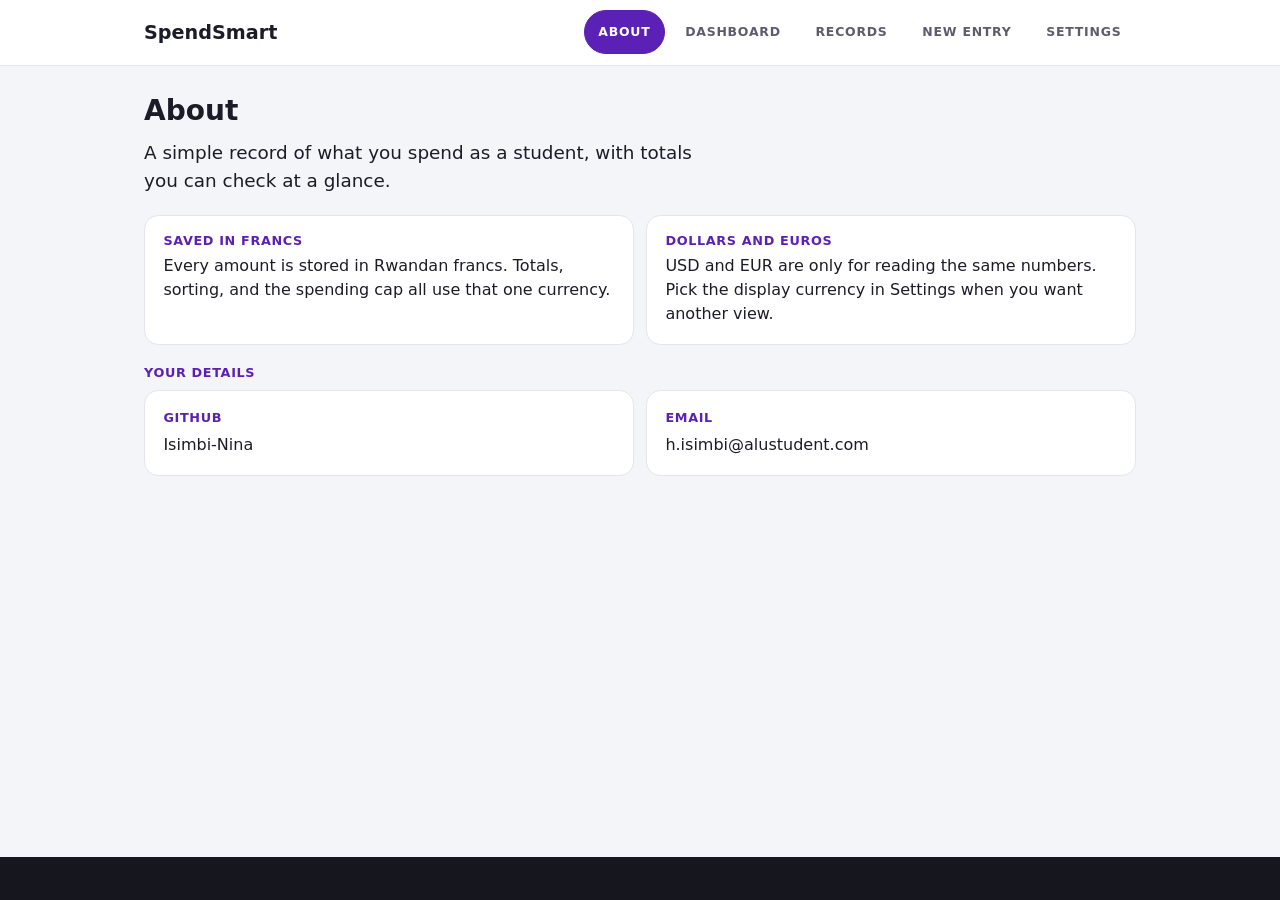
==== commit f9e5f183: "Pushing codevibe report" ====
--- a/index.html
+++ b/index.html
@@ -45,11 +45,11 @@
                 <ul class="contact-cards">
                     <li>
                         <p class="label">Github</p>
-                        <p>Github username</p>
+                        <p>Isimbi-Nina</p>
                     </li>
                     <li>
                         <p class="label">Email</p>
-                        <p>email@example.com</p>
+                        <p>h.isimbi@alustudent.com</p>
                     </li>
                 </ul>
             </section>
